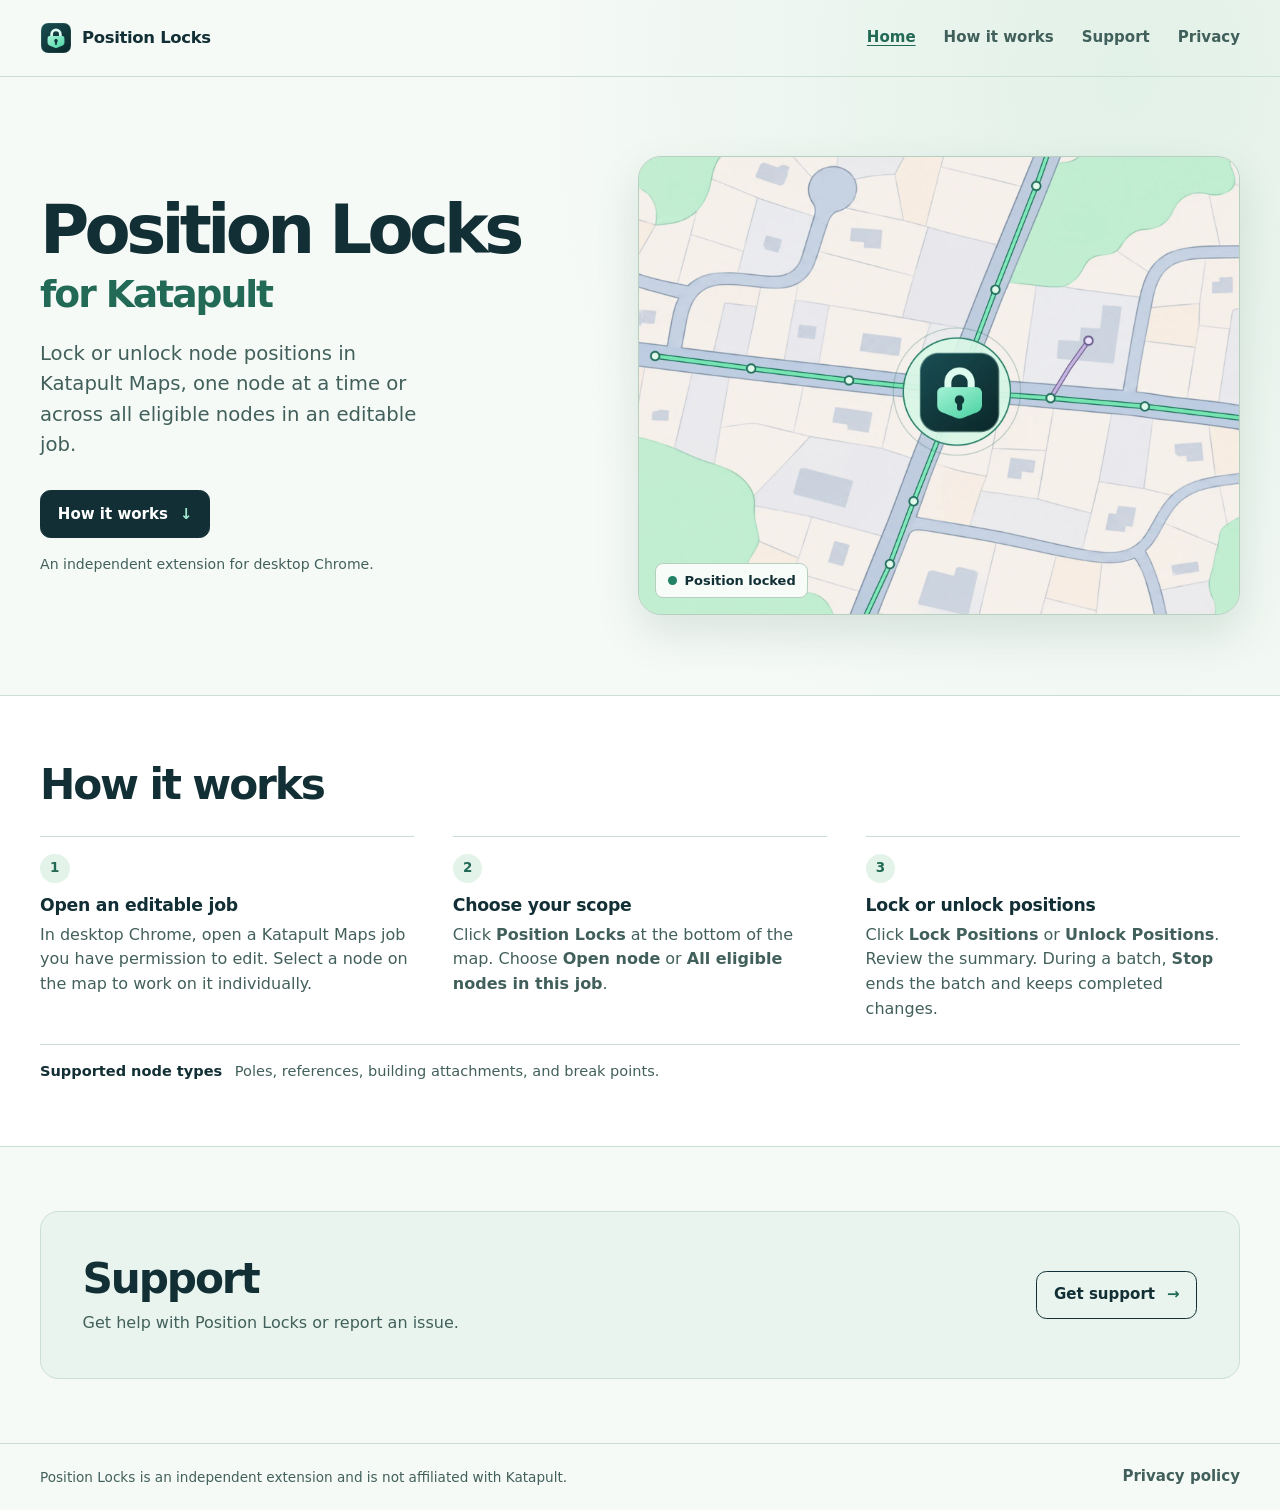
==== home.html @ fe82fb62 "Consolidate the Position Locks website and support pages" ====
<!doctype html>
<html lang="en">
<head>
  <meta charset="utf-8">
  <meta name="viewport" content="width=device-width, initial-scale=1">
  <meta name="description" content="Lock or unlock node positions in Katapult Maps, individually or in batches, with the independent Position Locks Chrome extension.">
  <meta name="theme-color" content="#edf6f1">
  <meta property="og:url" content="https://azx-215.github.io/position-locks-landing/home">
  <meta property="og:title" content="Position Locks for Katapult">
  <meta property="og:description" content="Lock or unlock node positions in Katapult Maps, individually or in batches.">
  <meta property="og:image" content="https://azx-215.github.io/position-locks-landing/assets/position-locks-map.webp">
  <title>Home | Position Locks for Katapult</title>
  <link rel="canonical" href="https://azx-215.github.io/position-locks-landing/home">
  <link rel="icon" href="./assets/position-locks-mark.svg" type="image/svg+xml">
  <link rel="stylesheet" href="./assets/home.css">
</head>
<body>
  <a class="skip-link" href="#main">Skip to content</a>
  <header class="site-header">
    <div class="shell header-layout">
      <a class="brand" href="./home">
        <img src="./assets/position-locks-mark.svg" width="40" height="40" alt="">
        <span>Position Locks</span>
      </a>
      <nav class="site-nav" aria-label="Main navigation">
        <a href="./home" aria-current="page">Home</a>
        <a href="#how-it-works">How it works</a>
        <a href="./support">Support</a>
        <a href="./privacy">Privacy</a>
      </nav>
    </div>
  </header>

  <main id="main">
    <section class="shell hero" aria-labelledby="page-title">
      <div class="hero-content">
        <h1 id="page-title">Position Locks <span>for Katapult</span></h1>
        <p class="intro">Lock or unlock node positions in Katapult Maps, one node at a time or across all eligible nodes in an editable job.</p>
        <a class="button" href="#how-it-works">How it works <span aria-hidden="true">↓</span></a>
        <p class="hero-note">An independent extension for desktop Chrome.</p>
      </div>

      <figure class="map">
        <img src="./assets/position-locks-map.webp" width="1680" height="1280" fetchpriority="high"
          alt="Illustrated street map with a lock marking a node at the intersection of two utility routes.">
        <figcaption class="map-label"><i aria-hidden="true"></i> Position locked</figcaption>
      </figure>
    </section>

    <section class="workflow" id="how-it-works" aria-labelledby="workflow-title">
      <div class="shell">
        <h2 id="workflow-title">How it works</h2>
        <ol class="steps">
          <li>
            <span class="step-number" aria-hidden="true">1</span>
            <h3>Open an editable job</h3>
            <p>In desktop Chrome, open a Katapult Maps job you have permission to edit. Select a node on the map to work on it individually.</p>
          </li>
          <li>
            <span class="step-number" aria-hidden="true">2</span>
            <h3>Choose your scope</h3>
            <p>Click <strong>Position Locks</strong> at the bottom of the map. Choose <strong>Open node</strong> or <strong>All eligible nodes in this job</strong>.</p>
          </li>
          <li>
            <span class="step-number" aria-hidden="true">3</span>
            <h3>Lock or unlock positions</h3>
            <p>Click <strong>Lock Positions</strong> or <strong>Unlock Positions</strong>. Review the summary. During a batch, <strong>Stop</strong> ends the batch and keeps completed changes.</p>
          </li>
        </ol>
        <p class="scope"><strong>Supported node types</strong> Poles, references, building attachments, and break points.</p>
      </div>
    </section>

    <section class="shell support-section" id="support" aria-labelledby="support-title">
      <div class="support-panel">
        <div>
          <h2 id="support-title">Support</h2>
          <p>Get help with Position Locks or report an issue.</p>
        </div>
        <a class="button button-outline" href="./support">Get support <span aria-hidden="true">→</span></a>
      </div>
    </section>
  </main>

  <footer class="site-footer">
    <div class="shell footer-layout">
      <small>Position Locks is an independent extension and is not affiliated with Katapult.</small>
      <a href="./privacy">Privacy policy</a>
    </div>
  </footer>
</body>
</html>
---- assets/home.css ----
:root {
  color-scheme: light;
  --ink: #112f34;
  --muted: #42605b;
  --accent: #226956;
  --line: #cadfd4;
  --paper: #f6faf7;
  --white: #fff;
  font-family: system-ui, -apple-system, BlinkMacSystemFont, "Segoe UI", sans-serif;
  font-synthesis: none;
  line-height: 1.55;
  color: var(--ink);
  background: var(--paper);
}

*, *::before, *::after { box-sizing: border-box; }
body {
  margin: 0;
  background: radial-gradient(ellipse at 88% 5%, #e2f1e8, transparent 38rem);
}
a { color: inherit; }
a:focus-visible {
  outline: 3px solid #30725d;
  outline-offset: 4px;
}
img { display: block; max-width: 100%; }
h1, h2, h3, p, figure { margin: 0; }
.shell { width: min(100% - 5rem, 75rem); margin-inline: auto; }
.skip-link {
  position: absolute;
  z-index: 2;
  top: .75rem;
  left: 1rem;
  transform: translateY(-180%);
  padding: .6rem 1rem;
  border-radius: .5rem;
  background: var(--white);
  color: var(--accent);
}
.skip-link:focus { transform: translateY(0); }

.site-header { border-bottom: 1px solid var(--line); }
.header-layout, .footer-layout {
  display: flex;
  justify-content: space-between;
  align-items: center;
  gap: 1rem;
}
.header-layout { min-height: 4.75rem; }
.brand {
  display: inline-flex;
  align-items: center;
  gap: .375rem;
  margin-left: -.25rem;
  font-size: 1.03rem;
  font-weight: 780;
  letter-spacing: -.02em;
  white-space: nowrap;
  text-decoration: none;
}
.site-nav { display: flex; flex-wrap: wrap; gap: .4rem 1.75rem; }
.site-nav a, .site-footer a {
  color: var(--muted);
  font-size: .94rem;
  font-weight: 650;
  text-decoration: none;
}
.site-nav a[aria-current="page"], .site-nav a:hover, .site-footer a:hover {
  color: var(--accent);
  text-decoration: underline;
  text-underline-offset: .23em;
}

.hero {
  display: grid;
  grid-template-columns: minmax(0, .95fr) minmax(0, 1.05fr);
  gap: clamp(1.75rem, 4.2vw, 4.125rem);
  align-items: center;
  padding-block: clamp(3rem, 6.2vw, 6rem);
}
.hero h1 {
  font-size: clamp(2.7rem, 5.25vw, 4.65rem);
  font-weight: 800;
  line-height: 1.04;
  letter-spacing: -.069em;
}
.hero h1 span {
  display: block;
  margin-top: .26em;
  color: var(--accent);
  font-size: .56em;
  font-weight: 660;
  letter-spacing: -.054em;
}
.intro {
  max-width: 32ch;
  margin-block: 1.5rem 1.85rem;
  color: var(--muted);
  font-size: clamp(1.03rem, 1.57vw, 1.23rem);
}
.button {
  display: inline-flex;
  align-items: center;
  justify-content: center;
  gap: .75rem;
  min-height: 3rem;
  padding: .65rem 1.05rem;
  border: 1px solid var(--ink);
  border-radius: .65rem;
  background: var(--ink);
  color: var(--white);
  font-size: .94rem;
  font-weight: 720;
  text-decoration: none;
  white-space: nowrap;
}
.button:hover { background: #1f554e; border-color: #1f554e; }
.button span { color: #a2ead0; line-height: 1; }
.hero-note {
  margin-top: 1rem;
  color: var(--muted);
  font-size: .88rem;
}

.map {
  position: relative;
  isolation: isolate;
  overflow: hidden;
  border: 1px solid #b6cfbf;
  border-radius: 1.45rem;
  box-shadow: 0 1.15rem 2.7rem #1b4d3920;
  background: #dbece2;
}
.map img { width: 100%; height: auto; }
.map-label {
  position: absolute;
  bottom: 1rem;
  left: 1rem;
  display: flex;
  align-items: center;
  gap: .5rem;
  padding: .42rem .72rem;
  border: 1px solid #b6cfbf;
  border-radius: .5rem;
  background: #f7fcf9;
  font-size: .81rem;
  font-weight: 680;
}
.map-label i { width: .55rem; height: .55rem; border-radius: 50%; background: #238266; }

.workflow {
  background: var(--white);
  border-block: 1px solid var(--line);
  padding-block: clamp(2.45rem, 5vw, 4.75rem);
}
h2 {
  font-size: clamp(1.8rem, 3.3vw, 2.65rem);
  line-height: 1.18;
  letter-spacing: -.051em;
}
.steps {
  display: grid;
  grid-template-columns: repeat(3, minmax(0, 1fr));
  gap: clamp(1.3rem, 3vw, 2.5rem);
  list-style: none;
  margin: 1.65rem 0 1.4rem;
  padding: 0;
}
.steps li {
  border-top: 1px solid var(--line);
  padding-top: 1.05rem;
}
.step-number {
  display: inline-grid;
  place-items: center;
  width: 1.85rem;
  height: 1.85rem;
  margin-bottom: .65rem;
  border-radius: 50%;
  background: #e4f3ea;
  color: var(--accent);
  font-size: .84rem;
  font-weight: 780;
}
h3 { margin-bottom: .4rem; font-size: 1.08rem; letter-spacing: -.015em; line-height: 1.3; }
.steps p, .support-panel p { color: var(--muted); }
.scope {
  padding-top: .9rem;
  border-top: 1px solid var(--line);
  color: var(--muted);
  font-size: .91rem;
}
.scope strong { display: inline-block; margin-right: .5rem; color: var(--ink); }

.support-section { padding-block: clamp(2.4rem, 5vw, 4.25rem); }
.support-page {
  max-width: 62rem;
  padding-block: clamp(2.85rem, 6vw, 5.5rem);
}
.support-page-intro h1 {
  font-size: clamp(2.8rem, 6vw, 4.35rem);
  font-weight: 800;
  line-height: 1.1;
  letter-spacing: -.065em;
}
.support-page-intro .intro {
  max-width: none;
  margin-block: .7rem 1.8rem;
}
.report-details {
  margin: .65rem 0 .9rem;
  padding-left: 1.3rem;
  color: var(--muted);
}
.support-panel {
  display: flex;
  justify-content: space-between;
  align-items: center;
  gap: 1.4rem 2.4rem;
  padding: clamp(1.3rem, 3.3vw, 2.6rem);
  background: #e8f4ed;
  border: 1px solid var(--line);
  border-radius: 1.15rem;
}
.support-panel h2 { margin-bottom: .5rem; }
.support-panel p { max-width: 60ch; }
.button-outline { background: transparent; color: var(--ink); }
.button-outline span { color: var(--accent); }
.button-outline:hover { background: var(--ink); color: var(--white); }
.button-outline:hover span { color: #a2ead0; }
.site-footer { border-top: 1px solid var(--line); padding-block: 1.35rem; }
.site-footer small { color: var(--muted); font-size: .85rem; }
.site-footer a { white-space: nowrap; }

@media (max-width: 56rem) {
  .shell { width: min(100% - 3rem, 75rem); }
  .hero { column-gap: 1.5rem; }
}

@media (max-width: 46rem) {
  .hero { grid-template-columns: 1fr; padding-block: 2.5rem 2.75rem; row-gap: 1.75rem; }
  .hero h1 { font-size: clamp(2.95rem, 8.2vw, 4rem); }
  .intro { margin-block: 1.1rem 1.35rem; }
  .map { max-width: 38rem; }
  .map img { aspect-ratio: 1.52; object-fit: cover; }
  .steps { grid-template-columns: 1fr; gap: 1rem; }
  .support-panel { align-items: flex-start; flex-direction: column; }
}

@media (max-width: 28rem) {
  .shell { width: calc(100% - 2rem); }
  .header-layout { flex-wrap: wrap; gap: .1rem .8rem; padding-block: .55rem .75rem; }
  .site-nav { gap: .3rem 1.25rem; }
  .site-nav a { font-size: .9rem; }
  .footer-layout { align-items: flex-start; flex-direction: column; gap: .5rem; }
}
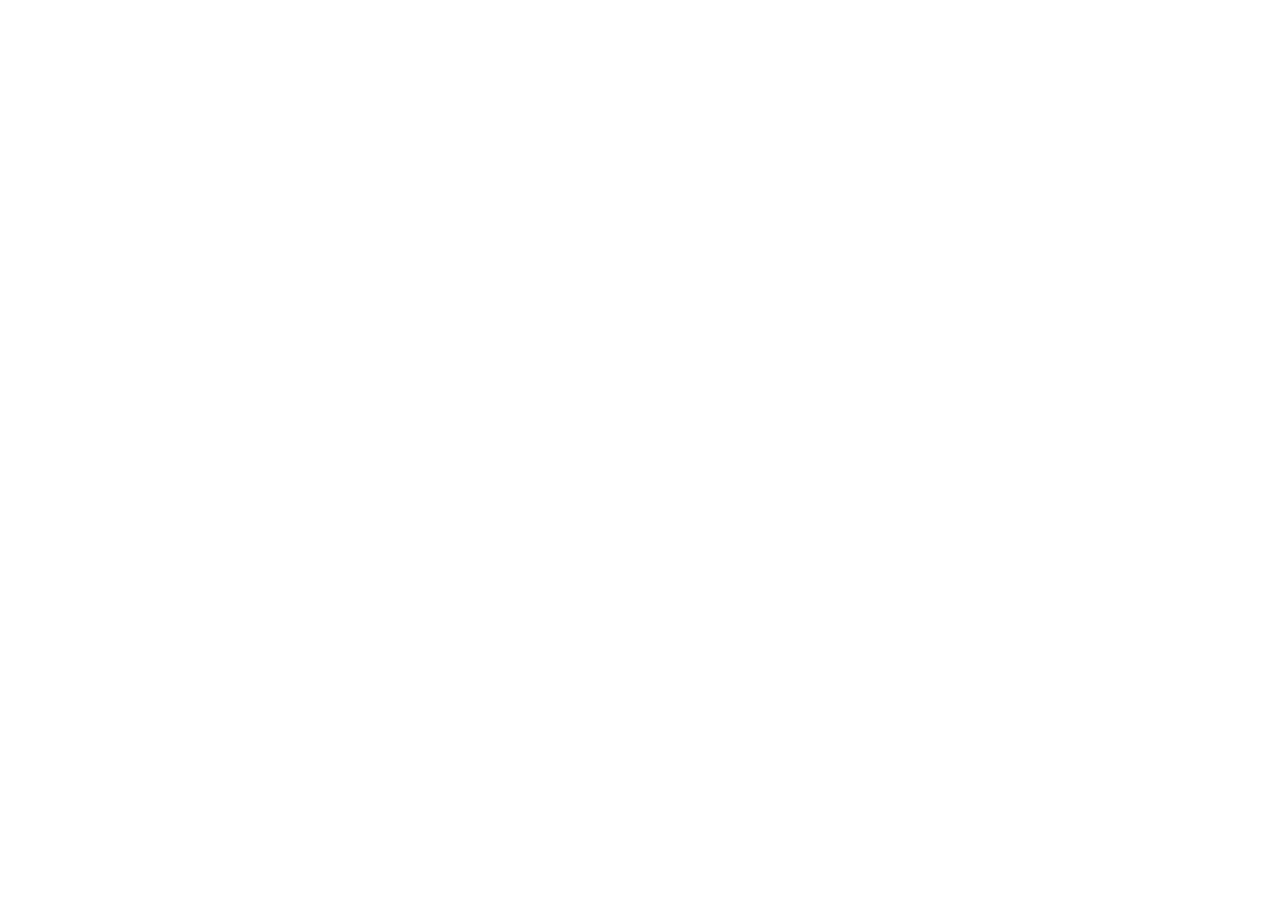
==== commit 8c55750d: "Restore the Support site and forward Home to its own repository" ====
--- a/home.html
+++ b/home.html
@@ -2,91 +2,11 @@
 <html lang="en">
 <head>
   <meta charset="utf-8">
-  <meta name="viewport" content="width=device-width, initial-scale=1">
-  <meta name="description" content="Lock or unlock node positions in Katapult Maps, individually or in batches, with the independent Position Locks Chrome extension.">
-  <meta name="theme-color" content="#edf6f1">
-  <meta property="og:url" content="https://azx-215.github.io/position-locks-landing/home">
-  <meta property="og:title" content="Position Locks for Katapult">
-  <meta property="og:description" content="Lock or unlock node positions in Katapult Maps, individually or in batches.">
-  <meta property="og:image" content="https://azx-215.github.io/position-locks-landing/assets/position-locks-map.webp">
-  <title>Home | Position Locks for Katapult</title>
-  <link rel="canonical" href="https://azx-215.github.io/position-locks-landing/home">
-  <link rel="icon" href="./assets/position-locks-mark.svg" type="image/svg+xml">
-  <link rel="stylesheet" href="./assets/home.css">
+  <title>Position Locks Home</title>
+  <link rel="canonical" href="https://azx-215.github.io/position-locks-offical/home">
+  <meta http-equiv="refresh" content="0; url=https://azx-215.github.io/position-locks-offical/home">
 </head>
 <body>
-  <a class="skip-link" href="#main">Skip to content</a>
-  <header class="site-header">
-    <div class="shell header-layout">
-      <a class="brand" href="./home">
-        <img src="./assets/position-locks-mark.svg" width="40" height="40" alt="">
-        <span>Position Locks</span>
-      </a>
-      <nav class="site-nav" aria-label="Main navigation">
-        <a href="./home" aria-current="page">Home</a>
-        <a href="#how-it-works">How it works</a>
-        <a href="./support">Support</a>
-        <a href="./privacy">Privacy</a>
-      </nav>
-    </div>
-  </header>
-
-  <main id="main">
-    <section class="shell hero" aria-labelledby="page-title">
-      <div class="hero-content">
-        <h1 id="page-title">Position Locks <span>for Katapult</span></h1>
-        <p class="intro">Lock or unlock node positions in Katapult Maps, one node at a time or across all eligible nodes in an editable job.</p>
-        <a class="button" href="#how-it-works">How it works <span aria-hidden="true">↓</span></a>
-        <p class="hero-note">An independent extension for desktop Chrome.</p>
-      </div>
-
-      <figure class="map">
-        <img src="./assets/position-locks-map.webp" width="1680" height="1280" fetchpriority="high"
-          alt="Illustrated street map with a lock marking a node at the intersection of two utility routes.">
-        <figcaption class="map-label"><i aria-hidden="true"></i> Position locked</figcaption>
-      </figure>
-    </section>
-
-    <section class="workflow" id="how-it-works" aria-labelledby="workflow-title">
-      <div class="shell">
-        <h2 id="workflow-title">How it works</h2>
-        <ol class="steps">
-          <li>
-            <span class="step-number" aria-hidden="true">1</span>
-            <h3>Open an editable job</h3>
-            <p>In desktop Chrome, open a Katapult Maps job you have permission to edit. Select a node on the map to work on it individually.</p>
-          </li>
-          <li>
-            <span class="step-number" aria-hidden="true">2</span>
-            <h3>Choose your scope</h3>
-            <p>Click <strong>Position Locks</strong> at the bottom of the map. Choose <strong>Open node</strong> or <strong>All eligible nodes in this job</strong>.</p>
-          </li>
-          <li>
-            <span class="step-number" aria-hidden="true">3</span>
-            <h3>Lock or unlock positions</h3>
-            <p>Click <strong>Lock Positions</strong> or <strong>Unlock Positions</strong>. Review the summary. During a batch, <strong>Stop</strong> ends the batch and keeps completed changes.</p>
-          </li>
-        </ol>
-        <p class="scope"><strong>Supported node types</strong> Poles, references, building attachments, and break points.</p>
-      </div>
-    </section>
-
-    <section class="shell support-section" id="support" aria-labelledby="support-title">
-      <div class="support-panel">
-        <div>
-          <h2 id="support-title">Support</h2>
-          <p>Get help with Position Locks or report an issue.</p>
-        </div>
-        <a class="button button-outline" href="./support">Get support <span aria-hidden="true">→</span></a>
-      </div>
-    </section>
-  </main>
-
-  <footer class="site-footer">
-    <div class="shell footer-layout">
-      <small>Position Locks is an independent extension and is not affiliated with Katapult.</small>
-      <a href="./privacy">Privacy policy</a>
-    </div>
-  </footer>
+  <p><a href="https://azx-215.github.io/position-locks-offical/home">Position Locks Home</a></p>
 </body>
 </html>
